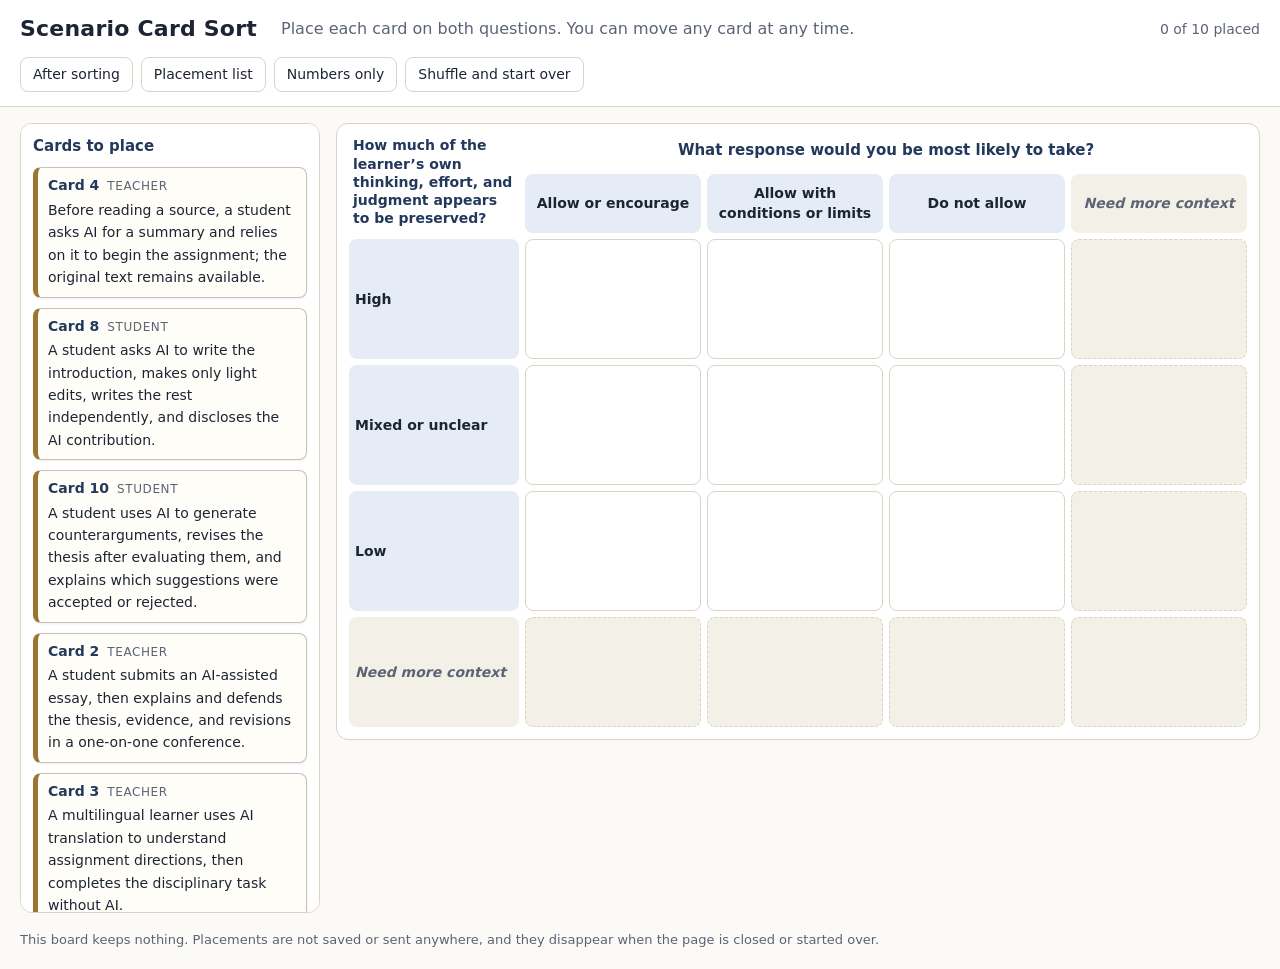
==== card-sort/index.html @ 75dc1b15 "Add a card-sort board for video interviews card-sort/ shows the ten approved 05F cards and both plac" ====
<!doctype html>
<html lang="en">
<head>
  <meta charset="utf-8">
  <meta name="viewport" content="width=device-width, initial-scale=1">
  <!-- In-session support only: nothing may load from or send to the network. -->
  <meta http-equiv="Content-Security-Policy" content="default-src 'none'; script-src 'unsafe-inline'; style-src 'unsafe-inline'; img-src data:; form-action 'none'; base-uri 'none'">
  <meta name="robots" content="noindex">
  <title>Scenario Card Sort</title>
  <style>
    :root {
      --paper: #fbfaf7;
      --panel: #ffffff;
      --ink: #1d2433;
      --muted: #5b6475;
      --line: #d9d4c7;
      --accent: #23395b;
      --accent-soft: #e6ecf5;
      --gold: #9a7630;
      --context: #f3f0e8;
      --focus: #2f6fd6;
    }
    * { box-sizing: border-box; }
    html, body { margin: 0; }
    body {
      background: var(--paper);
      color: var(--ink);
      font: 16px/1.4 -apple-system, "Segoe UI", system-ui, Roboto, "Helvetica Neue", Arial, sans-serif;
    }
    button { font: inherit; color: inherit; }
    :focus-visible { outline: 3px solid var(--focus); outline-offset: 2px; }

    header {
      display: flex; flex-wrap: wrap; align-items: center; gap: 12px 24px;
      padding: 14px 20px; border-bottom: 1px solid var(--line); background: var(--panel);
    }
    header h1 { margin: 0; font-size: 22px; font-weight: 650; letter-spacing: .01em; }
    header p { margin: 0; color: var(--muted); flex: 1 1 320px; }
    .tools { display: flex; gap: 8px; flex-wrap: wrap; }
    .tool {
      border: 1px solid var(--line); background: var(--panel); border-radius: 8px;
      padding: 7px 12px; cursor: pointer; font-size: 14px;
    }
    .tool:hover { border-color: var(--accent); }
    .tool[aria-pressed="true"] { background: var(--accent); border-color: var(--accent); color: #fff; }
    .progress { font-size: 14px; color: var(--muted); white-space: nowrap; }

    main {
      display: grid; grid-template-columns: minmax(250px, 300px) 1fr; gap: 16px;
      padding: 16px 20px 8px; align-items: start;
    }

    /* Deck of unplaced cards */
    .deck {
      position: sticky; top: 12px; max-height: calc(100vh - 110px); overflow: auto;
      background: var(--panel); border: 1px solid var(--line); border-radius: 12px; padding: 12px;
    }
    .deck h2, .board h2 { margin: 0 0 10px; font-size: 15px; font-weight: 650; color: var(--accent); }
    .deck .zone { display: flex; flex-direction: column; gap: 10px; min-height: 120px; border-radius: 8px; }
    .deck .empty { color: var(--muted); font-size: 14px; padding: 8px 2px; }

    /* Board */
    .board {
      background: var(--panel); border: 1px solid var(--line); border-radius: 12px; padding: 12px; overflow-x: auto;
    }
    .grid {
      display: grid; min-width: 760px;
      grid-template-columns: 170px repeat(3, minmax(150px, 1fr)) minmax(150px, 1fr);
      grid-template-rows: auto auto repeat(3, minmax(120px, auto)) minmax(110px, auto);
      gap: 6px;
    }
    .axis-x {
      grid-column: 2 / span 4; text-align: center; font-weight: 650; color: var(--accent);
      padding: 4px 8px 2px; font-size: 15px;
    }
    .axis-y {
      grid-column: 1; grid-row: 1 / span 2; align-self: end;
      font-weight: 650; color: var(--accent); font-size: 14px; line-height: 1.3; padding: 0 4px 6px;
    }
    .col-head, .row-head {
      display: flex; align-items: center; justify-content: center; text-align: center;
      font-size: 14px; font-weight: 600; padding: 8px 6px; border-radius: 8px; background: var(--accent-soft);
    }
    .row-head { justify-content: flex-start; text-align: left; }
    .col-head.context, .row-head.context { background: var(--context); color: var(--muted); font-style: italic; }
    .cell {
      border: 1px solid var(--line); border-radius: 8px; padding: 6px;
      display: flex; flex-direction: column; gap: 6px; cursor: pointer; background: #fff;
    }
    .cell.context { background: var(--context); border-style: dashed; }
    .zone.target-ok { box-shadow: inset 0 0 0 2px var(--focus); }
    body.has-selection .cell:hover, body.has-selection .deck .zone:hover { box-shadow: inset 0 0 0 2px var(--focus); }

    /* Cards */
    .card {
      position: relative; text-align: left; width: 100%;
      border: 1px solid #c9c2b2; border-left: 5px solid var(--gold); border-radius: 8px;
      background: #fffdf8; padding: 8px 10px; cursor: grab; touch-action: none;
      box-shadow: 0 1px 2px rgba(29,36,51,.08);
    }
    .card .meta { display: flex; gap: 8px; align-items: baseline; margin-bottom: 3px; }
    .card .num { font-weight: 700; color: var(--accent); font-size: 14px; }
    .card .tag { font-size: 12px; color: var(--muted); text-transform: uppercase; letter-spacing: .05em; }
    .card .text { font-size: 14px; line-height: 1.35; }
    /* On the board, cards shrink to three lines so a crowded cell stays readable; selecting one shows all of it. */
    .cell .card .text {
      font-size: 13px; display: -webkit-box; -webkit-line-clamp: 3; -webkit-box-orient: vertical; overflow: hidden;
    }
    .cell .card[aria-pressed="true"] .text { display: block; }
    /* "Numbers only" fits the whole board on one screen for the image of the final board. */
    body.numbers-only .cell .card .text { display: none; }
    body.numbers-only .cell .card .meta { margin-bottom: 0; }
    body.deck-empty main { grid-template-columns: 170px 1fr; }
    .card[aria-pressed="true"] { border-color: var(--focus); box-shadow: 0 0 0 3px rgba(47,111,214,.35); }
    .card.dragging { opacity: .35; }
    .ghost {
      position: fixed; pointer-events: none; z-index: 50; width: 260px; transform: rotate(-1.5deg);
      box-shadow: 0 10px 24px rgba(29,36,51,.25); cursor: grabbing;
    }

    /* Side panels */
    .panel {
      margin: 8px 20px 0; background: var(--panel); border: 1px solid var(--line); border-radius: 12px; padding: 12px 16px;
    }
    .panel[hidden] { display: none; }
    .panel h2 { margin: 0 0 8px; font-size: 15px; color: var(--accent); }
    .panel ol { margin: 0; padding-left: 22px; }
    .panel li { margin: 3px 0; }
    .placements td, .placements th { text-align: left; padding: 4px 12px 4px 0; vertical-align: top; font-size: 14px; }
    .placements th { color: var(--muted); font-weight: 600; }
    .unplaced { color: var(--muted); font-style: italic; }

    footer { padding: 10px 20px 18px; color: var(--muted); font-size: 13px; }
    .sr-only { position: absolute; width: 1px; height: 1px; overflow: hidden; clip: rect(0 0 0 0); white-space: nowrap; }

    @media (max-width: 900px) {
      main { grid-template-columns: 1fr; }
      .deck { position: static; max-height: none; }
    }
  </style>
</head>
<body>
  <header>
    <h1>Scenario Card Sort</h1>
    <p>Place each card on both questions. You can move any card at any time.</p>
    <span class="progress" id="progress" aria-live="polite"></span>
    <div class="tools">
      <button class="tool" id="toggleQuestions" type="button" aria-pressed="false" aria-controls="questionsPanel">After sorting</button>
      <button class="tool" id="togglePlacements" type="button" aria-pressed="false" aria-controls="placementsPanel">Placement list</button>
      <button class="tool" id="numbersOnly" type="button" aria-pressed="false">Numbers only</button>
      <button class="tool" id="reset" type="button">Shuffle and start over</button>
    </div>
  </header>

  <section class="panel" id="questionsPanel" hidden>
    <h2>After sorting</h2>
    <ol>
      <li>Which two cards were hardest to place?</li>
      <li>Which scenario most clearly removes a barrier?</li>
      <li>Which may provide assistance before desired thinking occurs?</li>
      <li>Which is most affected by policy, expectations, or authority?</li>
    </ol>
  </section>

  <section class="panel" id="placementsPanel" hidden>
    <h2>Placement list</h2>
    <table class="placements">
      <thead><tr><th>Card</th><th>Learner's thinking, effort, and judgment preserved</th><th>Most likely response</th></tr></thead>
      <tbody id="placementRows"></tbody>
    </table>
  </section>

  <main>
    <section class="deck" aria-labelledby="deckTitle">
      <h2 id="deckTitle">Cards to place</h2>
      <div class="zone" id="deck" data-zone="deck" role="button" tabindex="0" aria-label="Cards to place. Move a selected card back here."></div>
    </section>

    <section class="board" aria-labelledby="boardTitle">
      <h2 id="boardTitle" class="sr-only">Sorting board</h2>
      <div class="grid" id="grid"></div>
    </section>
  </main>

  <footer>This board keeps nothing. Placements are not saved or sent anywhere, and they disappear when the page is closed or started over.</footer>

  <div class="sr-only" id="announce" aria-live="assertive"></div>

  <script>
    // Approved 05F card set (ER01884), verbatim.
    const CARDS = [
      { id: 1, vantage: "Teacher", text: "A student uses AI to generate possible claims, chooses one, drafts the essay without AI, and discloses the brainstorming support." },
      { id: 2, vantage: "Teacher", text: "A student submits an AI-assisted essay, then explains and defends the thesis, evidence, and revisions in a one-on-one conference." },
      { id: 3, vantage: "Teacher", text: "A multilingual learner uses AI translation to understand assignment directions, then completes the disciplinary task without AI." },
      { id: 4, vantage: "Teacher", text: "Before reading a source, a student asks AI for a summary and relies on it to begin the assignment; the original text remains available." },
      { id: 5, vantage: "Teacher", text: "A school blocks generative AI because district guidance is unclear, while allowing individually approved accessibility supports." },
      { id: 6, vantage: "Teacher", text: "A teacher uses AI to draft feedback on every essay, reviews and revises the feedback, and asks students to discuss how they used it." },
      { id: 7, vantage: "Student", text: "A student asks AI to explain a difficult concept, then solves a new problem without AI and explains the reasoning." },
      { id: 8, vantage: "Student", text: "A student asks AI to write the introduction, makes only light edits, writes the rest independently, and discloses the AI contribution." },
      { id: 9, vantage: "Student", text: "A student with an IEP uses AI to turn the student’s own notes into an outline, then writes and revises the response without AI." },
      { id: 10, vantage: "Student", text: "A student uses AI to generate counterarguments, revises the thesis after evaluating them, and explains which suggestions were accepted or rejected." }
    ];
    // Dimension 1 runs top to bottom (High first); dimension 2 runs left to right.
    const D1 = { title: "How much of the learner’s own thinking, effort, and judgment appears to be preserved?",
                 options: ["High", "Mixed or unclear", "Low", "Need more context"] };
    const D2 = { title: "What response would you be most likely to take?",
                 options: ["Allow or encourage", "Allow with conditions or limits", "Do not allow", "Need more context"] };

    // Placement lives only in this page's memory: card id -> "deck" or "r,c".
    let placement = {};
    let order = [];
    let selected = null;

    const deckEl = document.getElementById("deck");
    const gridEl = document.getElementById("grid");
    const announce = (msg) => { document.getElementById("announce").textContent = msg; };

    function shuffle(list) {
      const a = list.slice();
      for (let i = a.length - 1; i > 0; i--) {
        const j = Math.floor(Math.random() * (i + 1));
        [a[i], a[j]] = [a[j], a[i]];
      }
      return a;
    }

    function zoneLabel(zone) {
      if (zone === "deck") return "Cards to place";
      const [r, c] = zone.split(",").map(Number);
      return `${D1.options[r]} / ${D2.options[c]}`;
    }

    function buildGrid() {
      const isContext = (i) => i === 3;
      gridEl.innerHTML = "";
      const axisY = document.createElement("div");
      axisY.className = "axis-y";
      axisY.textContent = D1.title;
      gridEl.appendChild(axisY);
      const axisX = document.createElement("div");
      axisX.className = "axis-x";
      axisX.textContent = D2.title;
      gridEl.appendChild(axisX);
      D2.options.forEach((label, c) => {
        const h = document.createElement("div");
        h.className = "col-head" + (isContext(c) ? " context" : "");
        h.textContent = label;
        gridEl.appendChild(h);
      });
      D1.options.forEach((rowLabel, r) => {
        const h = document.createElement("div");
        h.className = "row-head" + (isContext(r) ? " context" : "");
        h.textContent = rowLabel;
        gridEl.appendChild(h);
        D2.options.forEach((colLabel, c) => {
          const cell = document.createElement("div");
          cell.className = "cell zone" + (isContext(r) || isContext(c) ? " context" : "");
          cell.dataset.zone = `${r},${c}`;
          cell.tabIndex = 0;
          cell.setAttribute("role", "button");
          cell.setAttribute("aria-label", `${rowLabel} / ${colLabel}`);
          gridEl.appendChild(cell);
        });
      });
    }

    function cardEl(card) {
      const b = document.createElement("button");
      b.type = "button";
      b.className = "card";
      b.dataset.id = card.id;
      b.title = card.text;
      b.setAttribute("aria-pressed", String(selected === card.id));
      b.innerHTML = `<span class="meta"><span class="num">Card ${card.id}</span><span class="tag">${card.vantage}</span></span><span class="text"></span>`;
      b.querySelector(".text").textContent = card.text;
      return b;
    }

    function render() {
      document.querySelectorAll(".zone").forEach((z) => {
        z.querySelectorAll(".card, .empty").forEach((n) => n.remove());
      });
      order.forEach((id) => {
        const card = CARDS.find((c) => c.id === id);
        const zone = document.querySelector(`.zone[data-zone="${placement[id]}"]`);
        zone.appendChild(cardEl(card));
      });
      const deckEmpty = !deckEl.querySelector(".card");
      if (deckEmpty) {
        const e = document.createElement("div");
        e.className = "empty";
        e.textContent = "All cards are on the board. Drop a card here to take it off.";
        deckEl.appendChild(e);
      }
      document.body.classList.toggle("deck-empty", deckEmpty);
      document.body.classList.toggle("has-selection", selected !== null);
      const placed = CARDS.filter((c) => placement[c.id] !== "deck").length;
      document.getElementById("progress").textContent = `${placed} of ${CARDS.length} placed`;
      renderList();
    }

    function renderList() {
      const rows = CARDS.map((c) => {
        const z = placement[c.id];
        if (z === "deck") return `<tr><td>Card ${c.id}</td><td class="unplaced" colspan="2">Not placed yet</td></tr>`;
        const [r, col] = z.split(",").map(Number);
        return `<tr><td>Card ${c.id}</td><td>${D1.options[r]}</td><td>${D2.options[col]}</td></tr>`;
      });
      document.getElementById("placementRows").innerHTML = rows.join("");
    }

    function move(id, zone) {
      if (!zone || placement[id] === zone) return;
      placement[id] = zone;
      order = order.filter((x) => x !== id).concat(id);
      selected = null;
      render();
      announce(`Card ${id} moved to ${zoneLabel(zone)}.`);
      const moved = document.querySelector(`.card[data-id="${id}"]`);
      if (moved) moved.focus({ preventScroll: true });
    }

    function select(id) {
      selected = selected === id ? null : id;
      render();
      if (selected !== null) announce(`Card ${id} selected. Choose a place on the board.`);
      const el = document.querySelector(`.card[data-id="${id}"]`);
      if (el) el.focus({ preventScroll: true });
    }

    function start() {
      order = shuffle(CARDS.map((c) => c.id));
      placement = {};
      order.forEach((id) => { placement[id] = "deck"; });
      selected = null;
      render();
    }

    // Click a card to select it, then click a place to move it there.
    document.addEventListener("click", (e) => {
      if (suppressClick) { suppressClick = false; return; }
      const card = e.target.closest(".card");
      if (card) { select(Number(card.dataset.id)); return; }
      const zone = e.target.closest(".zone");
      if (zone && selected !== null) move(selected, zone.dataset.zone);
    });

    document.addEventListener("keydown", (e) => {
      if (e.key === "Escape" && selected !== null) { selected = null; render(); announce("Selection cleared."); return; }
      const zone = e.target.closest && e.target.closest(".zone");
      if ((e.key === "Enter" || e.key === " ") && zone && !e.target.closest(".card") && selected !== null) {
        e.preventDefault();
        move(selected, zone.dataset.zone);
      }
    });

    // Drag with mouse, pen, or touch. Pointer events also work through screen-control in a meeting.
    let drag = null;
    let suppressClick = false;
    document.addEventListener("pointerdown", (e) => {
      const card = e.target.closest(".card");
      if (!card || e.button !== 0) return;
      drag = { id: Number(card.dataset.id), el: card, x: e.clientX, y: e.clientY, ghost: null, over: null };
    });
    document.addEventListener("pointermove", (e) => {
      if (!drag) return;
      if (!drag.ghost) {
        if (Math.hypot(e.clientX - drag.x, e.clientY - drag.y) < 6) return;
        drag.ghost = drag.el.cloneNode(true);
        drag.ghost.classList.add("ghost");
        drag.ghost.removeAttribute("aria-pressed");
        document.body.appendChild(drag.ghost);
        drag.el.classList.add("dragging");
      }
      drag.ghost.style.left = `${e.clientX - 40}px`;
      drag.ghost.style.top = `${e.clientY - 20}px`;
      const under = document.elementFromPoint(e.clientX, e.clientY);
      const zone = under && under.closest(".zone");
      if (drag.over && drag.over !== zone) drag.over.classList.remove("target-ok");
      if (zone) zone.classList.add("target-ok");
      drag.over = zone;
    });
    function endDrag(e, cancelled) {
      if (!drag) return;
      const d = drag;
      drag = null;
      if (!d.ghost) return; // a plain click; the click handler selects the card
      d.ghost.remove();
      d.el.classList.remove("dragging");
      if (d.over) d.over.classList.remove("target-ok");
      suppressClick = true;
      setTimeout(() => { suppressClick = false; }, 0);
      if (!cancelled && d.over) move(d.id, d.over.dataset.zone);
    }
    document.addEventListener("pointerup", (e) => endDrag(e, false));
    document.addEventListener("pointercancel", (e) => endDrag(e, true));

    // Panels and reset
    function toggle(buttonId, panelId) {
      const b = document.getElementById(buttonId);
      const p = document.getElementById(panelId);
      b.addEventListener("click", (e) => {
        e.stopPropagation();
        const open = p.hidden;
        p.hidden = !open;
        b.setAttribute("aria-pressed", String(open));
      });
    }
    toggle("toggleQuestions", "questionsPanel");
    toggle("togglePlacements", "placementsPanel");
    document.getElementById("numbersOnly").addEventListener("click", (e) => {
      e.stopPropagation();
      const on = document.body.classList.toggle("numbers-only");
      e.currentTarget.setAttribute("aria-pressed", String(on));
    });
    document.getElementById("reset").addEventListener("click", (e) => {
      e.stopPropagation();
      const placed = CARDS.some((c) => placement[c.id] !== "deck");
      if (!placed || confirm("Shuffle the cards and clear the board? Current placements will be lost.")) {
        start();
        announce("Cards shuffled. The board is clear.");
      }
    });

    // Warn before leaving with cards on the board, so the final board can be captured first.
    window.addEventListener("beforeunload", (e) => {
      if (CARDS.some((c) => placement[c.id] !== "deck")) { e.preventDefault(); e.returnValue = ""; }
    });

    buildGrid();
    start();
  </script>
</body>
</html>
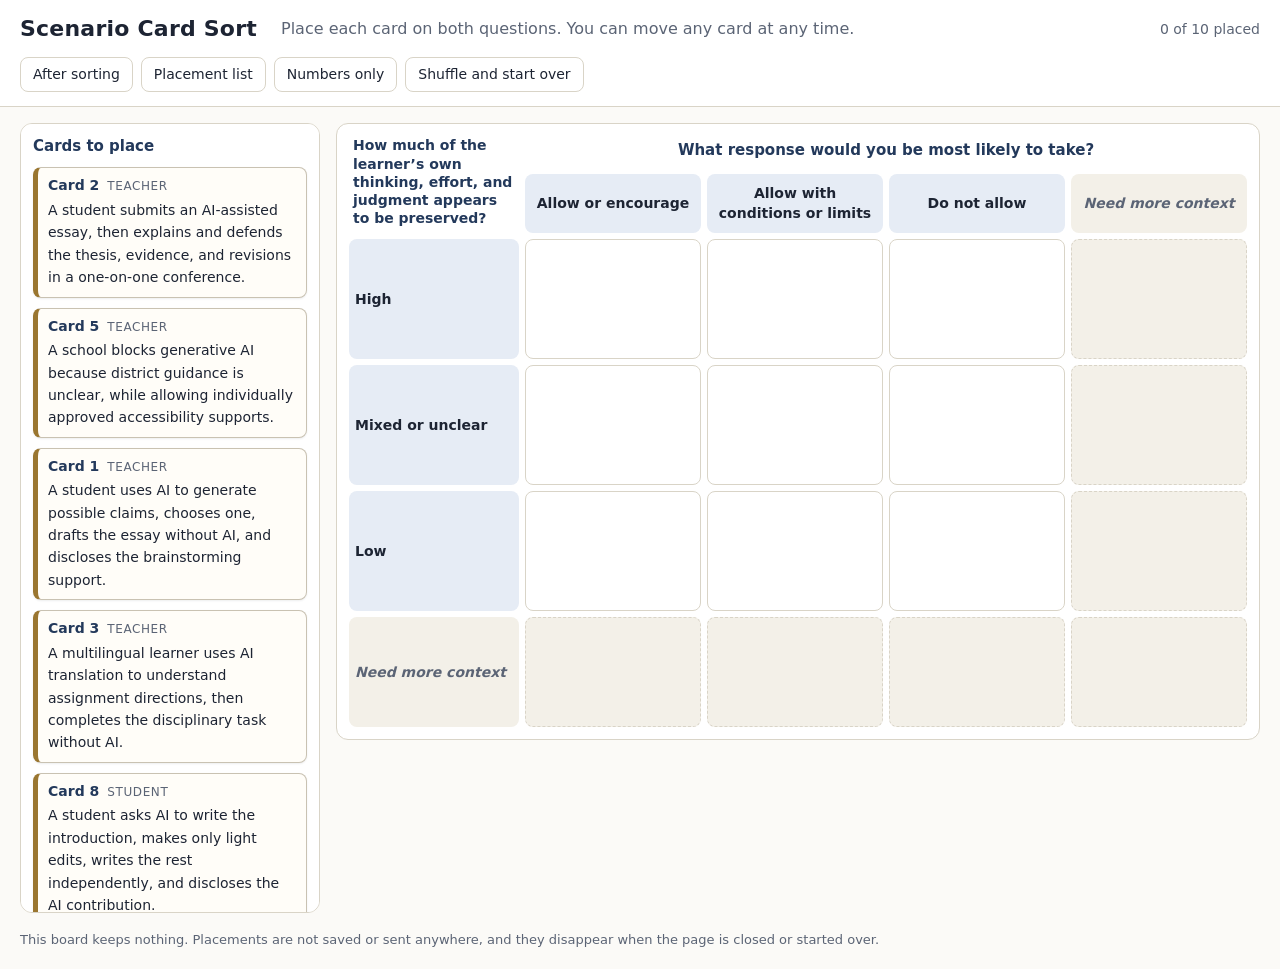
==== commit 43ff6c82: "Fix the two accessibility findings that failed CI axe 4.14 flagged two pages: - card-sort: the deck " ====
--- a/card-sort/index.html
+++ b/card-sort/index.html
@@ -173,7 +173,7 @@
   <main>
     <section class="deck" aria-labelledby="deckTitle">
       <h2 id="deckTitle">Cards to place</h2>
-      <div class="zone" id="deck" data-zone="deck" role="button" tabindex="0" aria-label="Cards to place. Move a selected card back here."></div>
+      <div class="zone" id="deck" data-zone="deck" role="group" tabindex="0" aria-labelledby="deckTitle"></div>
     </section>
 
     <section class="board" aria-labelledby="boardTitle">
@@ -257,7 +257,7 @@
           cell.className = "cell zone" + (isContext(r) || isContext(c) ? " context" : "");
           cell.dataset.zone = `${r},${c}`;
           cell.tabIndex = 0;
-          cell.setAttribute("role", "button");
+          cell.setAttribute("role", "group"); // a group, not a button: cells hold card buttons
           cell.setAttribute("aria-label", `${rowLabel} / ${colLabel}`);
           gridEl.appendChild(cell);
         });
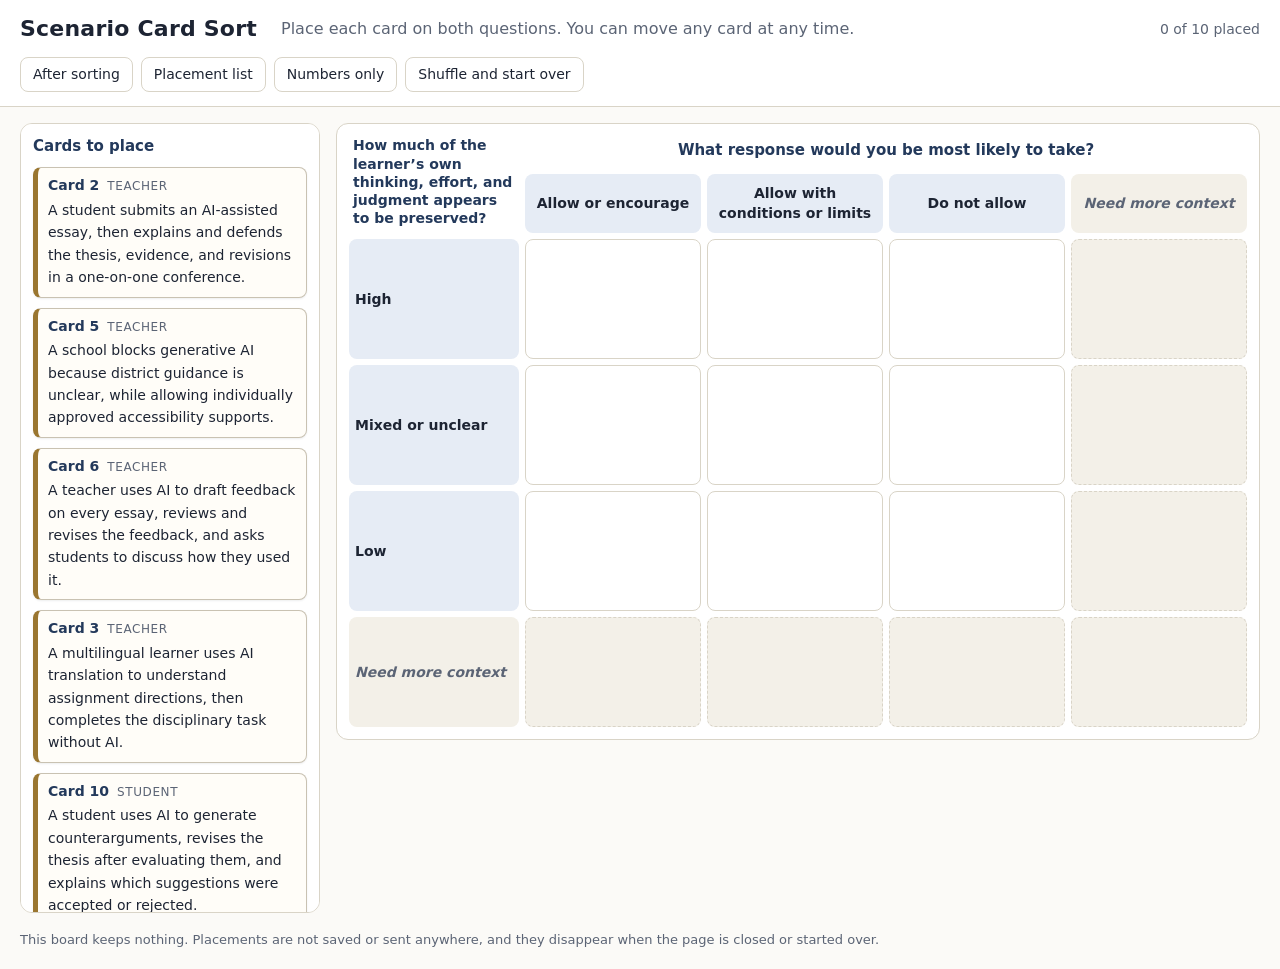
==== commit 592ac0ff: "Show the 05C wording of Dimension 2 on the card-sort board Opening card-sort/?group=student shows "I" ====
--- a/card-sort/index.html
+++ b/card-sort/index.html
@@ -205,6 +205,11 @@
                  options: ["High", "Mixed or unclear", "Low", "Need more context"] };
     const D2 = { title: "What response would you be most likely to take?",
                  options: ["Allow or encourage", "Allow with conditions or limits", "Do not allow", "Need more context"] };
+    // University students (05C) answer Dimension 2 from the teacher's position: open the board with ?group=student.
+    // The response options stay the same, so placements compare across groups.
+    if (new URLSearchParams(location.search).get("group") === "student") {
+      D2.title = "If you were the teacher, what response would you be most likely to take?";
+    }
 
     // Placement lives only in this page's memory: card id -> "deck" or "r,c".
     let placement = {};
